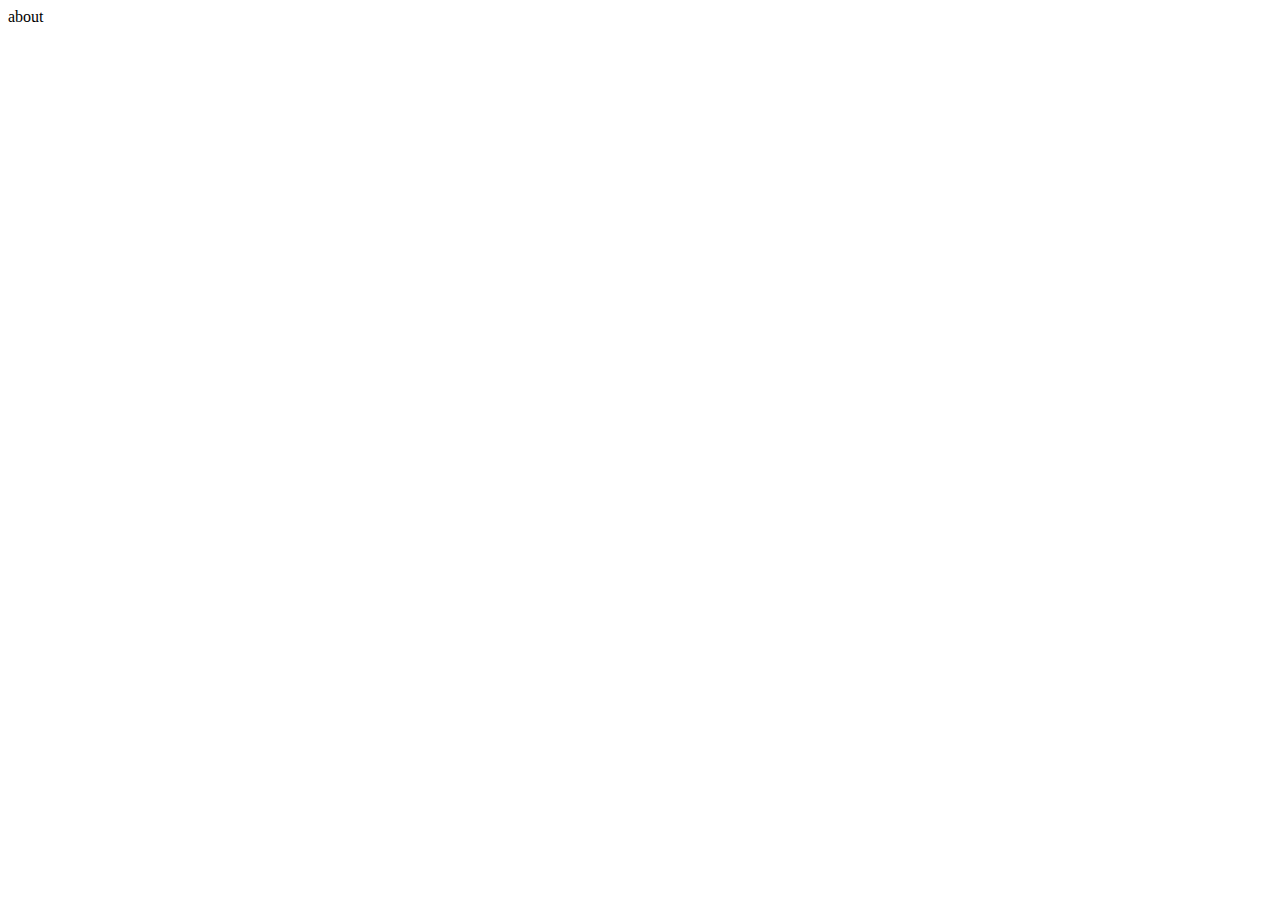
==== about.html @ e0bbe18e "環境初始化" ====
<!DOCTYPE html>
<html lang="en">
<head>
    <meta charset="UTF-8">
    <meta name="viewport" content="width=device-width, initial-scale=1.0">
    <title>Document</title>
</head>
<body>
 about   
</body>
</html>
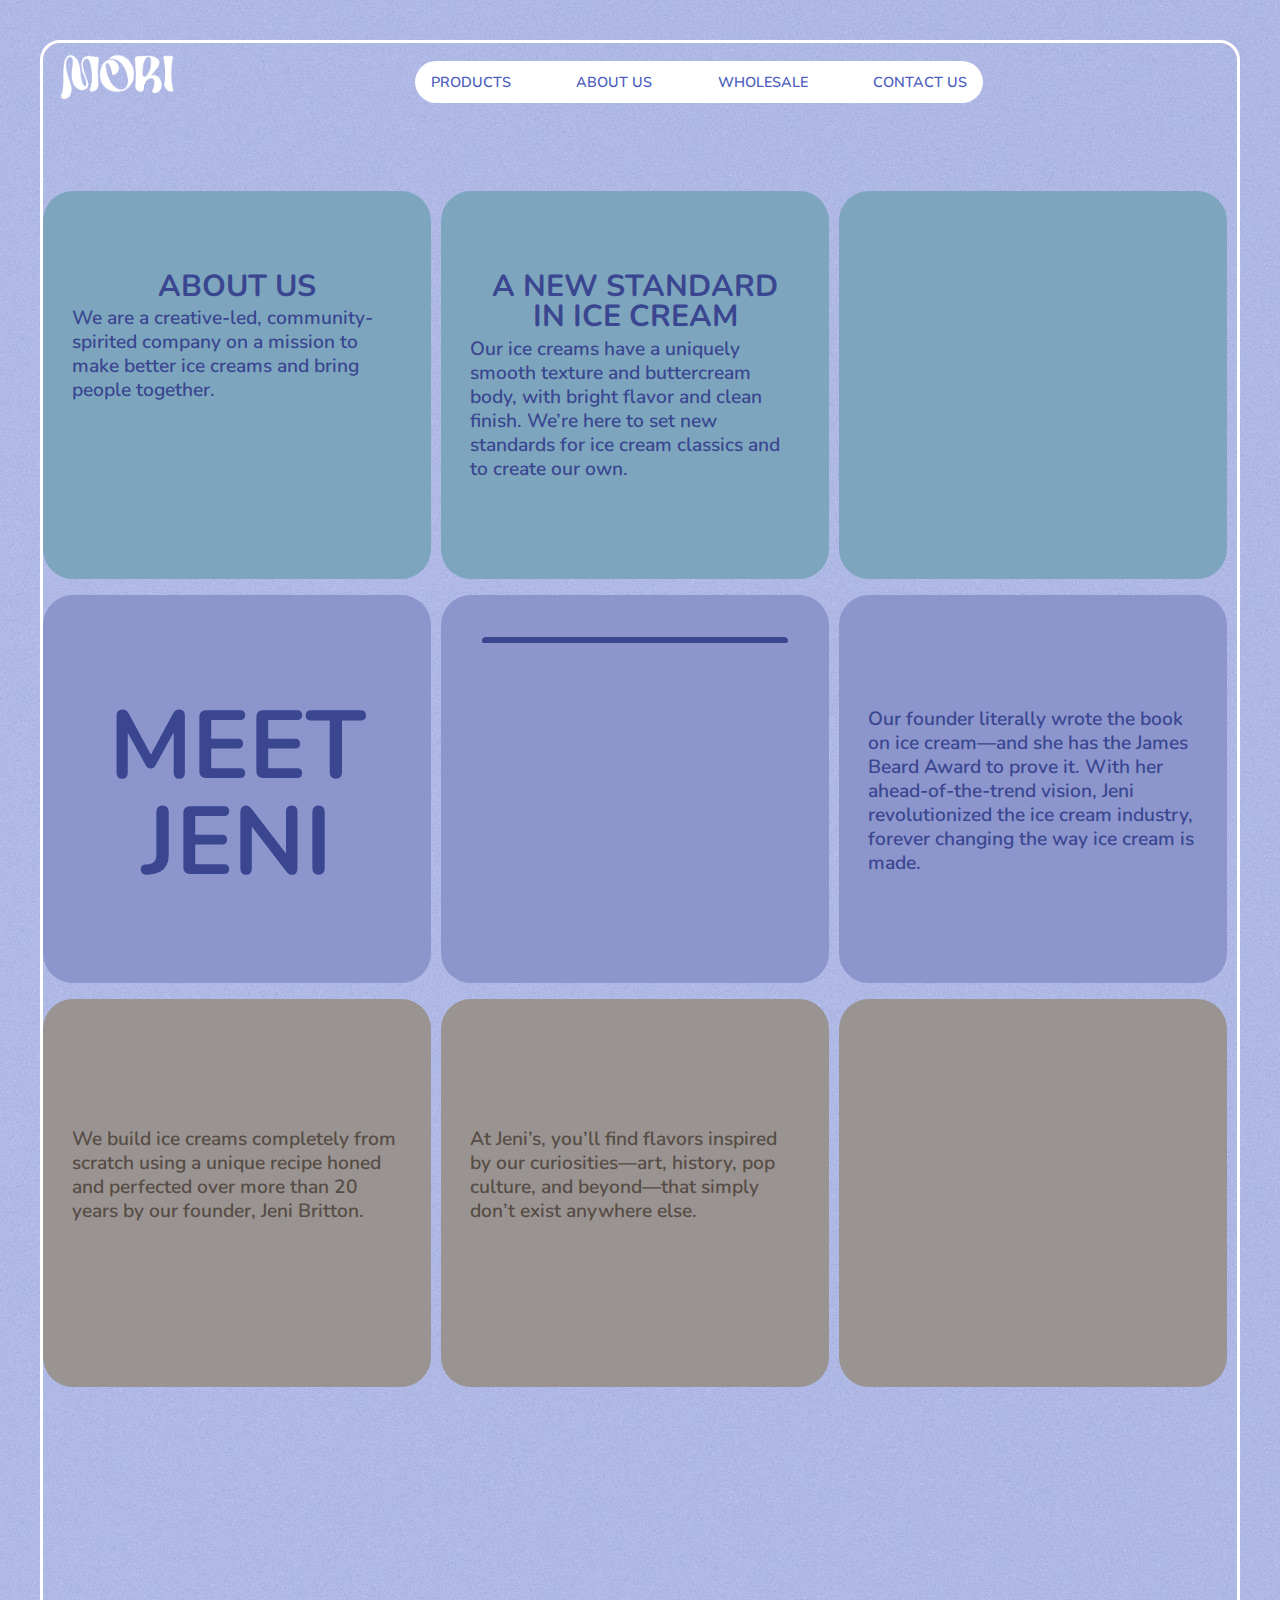
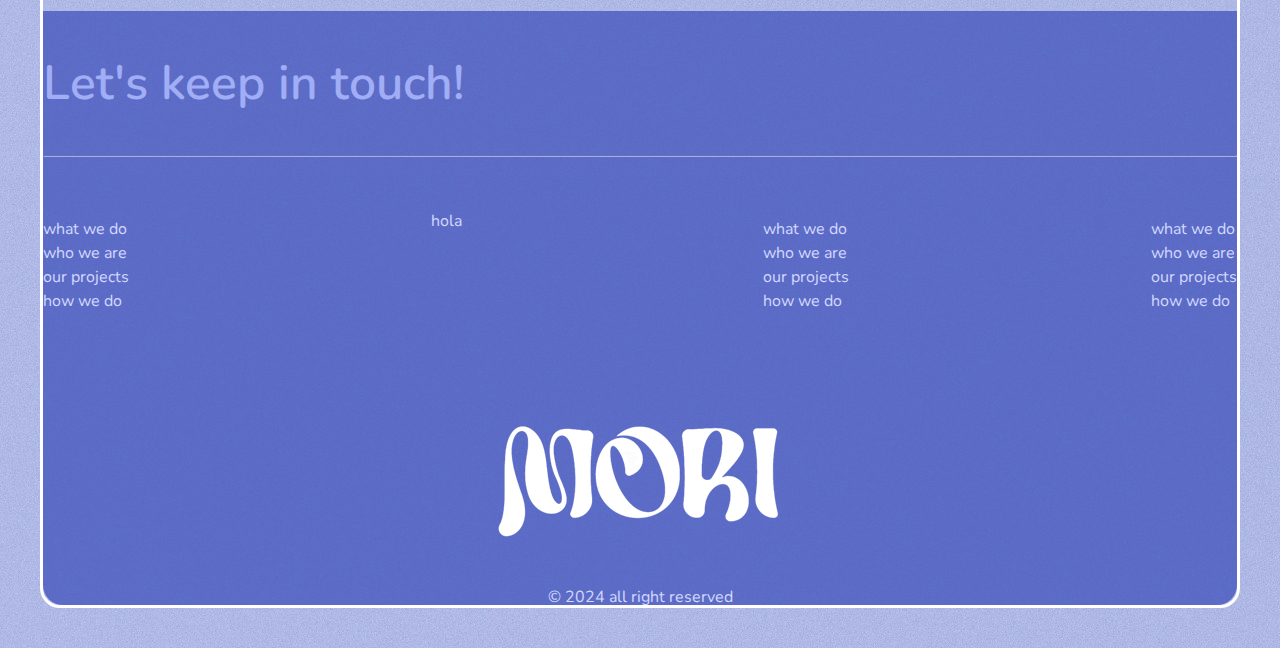
==== commit 43c0fe87: "Add files via upload" ====
--- a/about.html
+++ b/about.html
@@ -1,11 +1,179 @@
 <!DOCTYPE html>
 <html lang="en">
-<head>
-    <meta charset="UTF-8">
-    <meta name="viewport" content="width=device-width, initial-scale=1.0">
-    <title>Document</title>
-</head>
+    <head>
+        <meta charset="UTF-8">
+        <meta name="viewport" content="width=device-width, initial-scale=1.0">
+        <title>Document</title>
+        <meta name="keywords" content="響應式網頁設計, 企業形象網站設計, 電子商務購物網站, SEO 搜尋引擎優化, 視覺與平面設計, 網路行銷服務">
+        <meta name="description" content="用好的設計，為您帶來超凡行銷力。只要做一個網站，可支援多種瀏覽裝置，網頁會根據上網裝置大小不同，自動變換排版方式。">
+        <meta property="og:url"         content="https://kamila-hsu.github.io/nosotros/about.html">
+        <meta property="og:image"       content="https://kamila-hsu.github.io/nosotros/images/og-index.png">
+        <meta property="og:type"        content="website">
+        <meta property="og:title"       content="XX studio">
+        <meta property="og:description" content="用好的設計，為您帶來超凡行銷力。只要做一個網站，可支援多種瀏覽裝置，網頁會根據上網裝置大小不同，自動變換排版方式。">
+        <meta property="og:locale"      content="zh_TW">
+        <title>XX studio</title>
+        <link rel="shortcut icon" href="./images/logo-header.png" type="image/x-icon">
+        <link rel="stylesheet" href="./style/reset.css">
+        <link rel="stylesheet" href="./style/all.css">
+        <link rel="stylesheet" href="./style/master.css">
+        <link rel="stylesheet" href="./style/about.css">
+        <link rel="stylesheet" href="https://cdnjs.cloudflare.com/ajax/libs/font-awesome/6.5.1/css/all.min.css" integrity="sha512-DTOQO9RWCH3ppGqcWaEA1BIZOC6xxalwEsw9c2QQeAIftl+Vegovlnee1c9QX4TctnWMn13TZye+giMm8e2LwA==" crossorigin="anonymous" referrerpolicy="no-referrer" />
+    </head>
 <body>
- about   
+<div class="header">
+
+        <div class="header-head">
+           <a href="./index.html">
+               <img class="header-img header-img-logo" width="293" src="./images/logo-header-mori.png" alt="MORI">
+           </a>
+        </div>
+        <div class="header-body" id="HeaderBody">
+           <nav class="header-nav">
+               <ul class="header-ul">
+                   <li class="header-li">
+                       <a class="header-link" href="./product.html">products</a>
+                   </li>
+                   <li class="header-li">
+                       <a class="header-link" href="./about.html">about us</a>
+                   </li>
+                   <li class="header-li">
+                       <a class="header-link" href="./form.html">Wholesale</a>
+                   </li>
+                   <li class="header-li">
+                       <a class="header-link" href="./contact.html">contact us</a>
+                   </li>                   
+               </ul>
+               <button class="header-button header-btn-xmark" type="button" id="HeaderBtnXmark">
+                   <i class="fa-regular fa-circle-xmark"></i>
+               </button>            
+           </nav>
+        </div>
+        <div class="header-foot">
+           <button class="header-button header-btn-bars" type="button" id="HeaderBtnBars">
+               <i class="fa-solid fa-bars"></i>
+           </button>  
+        </div>
+    
+</div>      
+   <div class="grid container mx-auto">
+
+      <div class="grid1">
+        <div class="grid-share grid1-1">
+            <h3 class="grid-h3">ABOUT US</h3>
+            <div class="text-box text-box1">
+            <p class="grid-desc">We are a creative-led, community-spirited company on a mission to make better ice creams and bring people together.</p>
+            </div>
+        </div>
+        <div class="grid-share grid1-2">
+            <h3 class="grid-h3">A NEW STANDARD<br>IN ICE CREAM</h3>
+            <div class="text-box text-box1">
+            <p class="grid-desc">Our ice creams have a uniquely smooth texture and buttercream body, with bright flavor and clean finish. We’re here to set new standards for ice cream classics and to create our own.</p>
+            </div>
+        </div>
+        <div class="grid-share grid1-3">
+            <img src="./images/about-img1.png" style="width: 300px;" alt="">
+        </div>
+      </div>   
+      <div class="grid2">
+        <div class="grid-share grid2-1">
+            <h3 class="JENI-h3">MEET JENI</h3>
+        </div>
+        <div class="grid-share grid2-2">
+            <img src="./images/about-img2.webp" style="width: 300px;" alt="">
+        </div>
+        <div class="grid-share grid2-3">
+            <div class="text-box text-box2">
+            <i class="fa-solid fa-quote-right"></i>
+            <p class="grid-desc">Our founder literally wrote the book on ice cream—and she has the James Beard Award to prove it. With her ahead-of-the-trend vision, Jeni revolutionized the ice cream industry, forever changing the way ice cream is made. </p>
+            <i class="fa-solid fa-quote-left"></i>
+        </div>
+        </div>
+      </div>   
+      <div class="grid3">
+        <div class="grid-share grid3-1">
+        <div class="text-box text-box3">
+            <p class="grid-desc grid2-desc">We build ice creams completely from scratch using a unique recipe honed and perfected over more than 20 years by our founder, Jeni Britton.</p>
+        </div> 
+        </div>
+        <div class="grid-share grid3-2">
+            <div class="text-box text-box3">
+            <p class="grid-desc grid2-desc">At Jeni’s, you’ll find flavors inspired by our curiosities—art, history, pop culture, and beyond—that simply don’t exist anywhere else.</p>
+            </div>   
+        </div>
+        <div class="grid-share grid3-3">
+            <img src="./images/about-img3.png" style="width: 300px;" alt="">
+        </div>
+    </div>
+
+   </div>   
+
+    
+    <div class="footer-bg">
+        <footer class="footer container mx-auto">
+          
+          <h3 class="footer-h3">Let's keep in touch!</h3>
+          <hr style="border-color:#a1adf5;">
+          <div class="footer-head">
+              <ul class="footer-ul">
+                  <li class="footer-li">
+                      <a class="footer-link" href="./service.html">what we do</a>
+                  </li>
+                  <li class="footer-li">
+                      <a class="footer-link" href="./about.html">who we are</a>
+                  </li>
+                  <li class="footer-li">
+                      <a class="footer-link" href="./works.html">our projects</a>
+                  </li>
+                  <li class="footer-li">
+                      <a class="footer-link" href="./process.html">how we do</a>
+                  </li>                   
+              </ul>
+              <p class="footer-desc">hola</p>
+              <ul class="footer-ul">
+                  <li class="footer-li">
+                      <a class="footer-link" href="./service.html">what we do</a>
+                  </li>
+                  <li class="footer-li">
+                      <a class="footer-link" href="./about.html">who we are</a>
+                  </li>
+                  <li class="footer-li">
+                      <a class="footer-link" href="./works.html">our projects</a>
+                  </li>
+                  <li class="footer-li">
+                      <a class="footer-link" href="./process.html">how we do</a>
+                  </li>                   
+              </ul>
+              <ul class="footer-ul">
+                  <li class="footer-li">
+                      <a class="footer-link" href="./service.html">what we do</a>
+                  </li>
+                  <li class="footer-li">
+                      <a class="footer-link" href="./about.html">who we are</a>
+                  </li>
+                  <li class="footer-li">
+                      <a class="footer-link" href="./works.html">our projects</a>
+                  </li>
+                  <li class="footer-li">
+                      <a class="footer-link" href="./process.html">how we do</a>
+                  </li>                   
+              </ul>
+          </div>
+  
+          <div class="footer-body">
+              <img class="footer-img footer-img-logo" src="./images/logo-header-mori.png" alt="footer-logo">
+              <p class="footer-desc">&copy; 2024 all right reserved</p>
+          </div>
+        </footer>
+  
+    </div>
+
+    <aside class="aside">
+        <div class="aside-head">
+            <a class="aside-link aside-link-top" href="#"><i class="fa-solid fa-circle-up"></i></a>
+        </div>
+    </aside>   
+<script src="https://cdnjs.cloudflare.com/ajax/libs/jquery/3.6.4/jquery.min.js" integrity="sha512-pumBsjNRGGqkPzKHndZMaAG+bir374sORyzM3uulLV14lN5LyykqNk8eEeUlUkB3U0M4FApyaHraT65ihJhDpQ==" crossorigin="anonymous" referrerpolicy="no-referrer"></script>
+<script src="./js/all.js"></script>      
 </body>
 </html>--- a/style/all.css
+++ b/style/all.css
@@ -0,0 +1,455 @@
+@charset "utf-8";
+
+@import url('https://fonts.googleapis.com/css2?family=Nunito:wght@500&display=swap');
+@import url('https://fonts.googleapis.com/css2?family=Dokdo&display=swap');
+html {
+    scroll-behavior: smooth;
+}
+
+body {
+    font-family: 'Nunito', sans-serif !important;
+    /* "微軟正黑體" sans-serif  */
+    background-image: url(../images/bg.jpg);
+    border: solid #fff 3px;
+    border-radius: 20px;
+    margin: 40px !important; 
+}
+
+
+img {
+    vertical-align: bottom;
+}
+
+.dokdo {
+    font-family: 'Dokdo', system-ui !important;
+}
+/* helper---------------------------------------- */
+
+.container {
+    max-width: 1200px;
+    box-sizing: border-box;
+}
+
+.container-md {
+    max-width: 800px;
+    box-sizing: border-box;
+}
+
+.mx-auto {
+    margin-left: auto;  
+    margin-right: auto;
+}
+.index-wrap {
+    display: flex;
+}
+/* index-left---------------------------------------- */
+.header{
+    display: flex;
+    justify-content: space-between;
+    align-items: center;
+}
+.index-left {
+     /* justify-content: space-between;  */
+    align-items: center; 
+    /* border: solid 1px black; */
+    width: 70%;
+}
+
+.header-head, .header-body, .header-foot{
+    padding: .5rem 1rem;
+    box-sizing: border-box;
+}
+
+.header-head {
+    width: 150px;  
+    /* 不隨著網頁縮放更改大小 */
+}
+.header-body {
+    width: 600px; 
+    /* display: none; */
+}
+
+.header-foot .header-btn-xmark {
+    display: none;
+}
+.header-button{
+    display: none; 
+}
+.header-ul {
+    display: flex;
+    justify-content: space-between;
+    background-color: rgba(255, 255, 255);
+    margin-top: 10px;
+    padding-top: 13px;
+    padding-bottom: 13px;
+    border-radius: 30px;
+} 
+
+.header-li{
+    margin-left: 1rem;
+    margin-right: 1rem;
+}
+
+.header-link{
+    color: #4E5FBF; 
+    text-decoration: none;
+    text-transform: uppercase;
+    font-weight: 600;
+    font-size: .9rem;
+    transition-duration: .3s;
+}
+.header-link:hover {
+    background-color: #A7B3D9;
+    border-radius: 30px;
+    padding: .3rem .7rem;
+}
+.header-img {
+    max-width: 100%;
+    height: auto;
+}
+
+ 
+/* banner---------------------------------------- */
+
+.banner-index .banner-head{
+    display: flex;
+    flex-direction: column; 
+}
+
+
+.banner-head{
+    position: relative;
+}
+.banner-title{
+    font-size: 4rem;
+    text-align: center;
+    color: #293fb9dc;
+    font-weight: 700;
+    margin-left: 2rem;
+    margin-bottom: 2rem;
+}
+
+.banner-ul {
+    order: -1;
+    display: flex;
+    margin-left: 10.5rem;
+    margin-bottom: .5rem;
+    margin-top: .5rem;
+    color: rgba(255, 255, 255);
+}
+
+.banner-li {
+    background-color: rgba(255, 255, 255, .4);
+    border-radius: 15px;
+    padding: .1rem;
+}
+
+.banner-li + .banner-li{
+    margin-left: .5rem;
+    position: relative;
+}
+.banner-li + .banner-li::before {
+    content: "";
+    position: absolute;
+    top: .5rem;
+    left: -.4rem;
+    width: 4px;
+    height: 4px;
+    background-color: rgba(255, 255, 255, .5); 
+}
+.banner-img{
+    max-width: 100%;
+    height: auto;
+    margin-top: -65px;
+    margin-bottom: -70px;
+}
+.banner-btns{
+    position: absolute;
+    top: 5rem;
+    max-width: 100px;
+    height: 90px;
+    background-color: #4E5FBF;
+    border-radius: 0px 20px 20px 37px; 
+    padding: 1rem;
+    margin-top: 2rem;
+    transition-duration: .3s;
+    z-index: 8;
+}
+
+.banner-btns:hover{
+    background-color: #4e5fbf8c;
+}
+.banner-btn{
+    padding-top: 10px;
+    display: inline-block;
+    text-decoration: none;
+    font-size: 15px;
+    color: #fff;
+}
+
+
+/* index-right---------------------------------------- */
+.index-right{
+    /* max-width: 1200px; */
+    width: 30%;
+    /* display: flex; */
+    align-items: center;
+    justify-content: center;
+}
+.feature-body{
+    /* border: solid 1px black; */
+    margin-right: 30px; 
+    position: relative;
+}
+.feature1, .feature2, .feature3 {
+    background-color: #fff;
+    /* width: 400px;
+    height: 400px; */
+    max-width: 100%;
+    height: auto;
+    border-radius: 20px;
+    position: absolute;
+    right: 0;
+    transition-duration: .3s;
+}
+.feature1:hover, .feature2:hover, .feature3:hover {
+    background-color: #ffffffb2;
+    transform: translateY(-6px);
+}
+.feature1 {
+  top:1rem;
+}
+.feature2 {
+  top:27rem;
+}
+.feature3 {
+  top:53rem;
+}
+.feature-img {
+    max-width: 100%;
+    height: auto;
+    margin-left: -95px;
+    margin-top: 100px;
+    border-radius: 100px;
+}
+.feature-h2{
+    padding-top: 30px;
+    padding-left: 30px;
+    color: #2f43b6;
+    font-weight: 600;
+}
+.feature-p{
+    color: #2f43b6;
+    font-size: 12px;
+    padding-top: 5px;
+    padding-left: 30px;
+    margin-bottom: 40px;
+}
+
+/* footer---------------------------------------- */
+.footer-bg{
+    background-color: #2f43b6a6;
+    border-radius: 0px 0px 20px 20px;
+}
+.footer{
+    margin-top: 14rem;
+    /* border: solid 1px black; */
+    margin-left: auto;
+    margin-right: auto;
+    /* width: 1300px; */
+}
+.footer-h3{
+    padding-top: 3rem;
+    font-size: 3rem;
+    font-weight: 600;
+    margin-bottom: 3rem;
+    color: #a1adf5;
+}
+.footer-head{
+    display: flex;
+    justify-content: space-between;
+    /* border: solid 1px black; */
+}
+.footer-body{
+    text-align: center;
+}
+.footer-ul{
+    margin-top: 3rem;
+}
+.footer-li{
+    margin-top: .5rem;
+}
+.footer-link{
+    text-decoration: none;  
+    color: #d2d8ff;
+    transition-duration: .3s;
+}
+.footer-link:hover{ 
+    color: #9ba6ee;
+}
+.footer-desc{
+    margin-top: 3rem;
+    color: #d2d8ff;
+}
+.footer-img-logo{
+    margin-top: 7rem;
+    max-width: 100%;
+    height: auto;
+}
+
+/* aside---------------------------------------- */
+.aside {
+    position: fixed;
+    right: 2.8rem;
+    bottom: 15rem;
+}
+.aside-link{
+    transition-duration: .3s;
+    color: #0e1c6ec7;
+}
+.aside-link:hover{
+    color: #0e1c6e;
+}
+.aside-link-top{
+    font-size: 3rem;
+}
+
+/* animation---------------------------------------- */
+.feature1{
+    animation-name: feature1up;
+    animation-duration: 1s;
+    animation-fill-mode: forwards;
+    animation-delay: .5s;
+}
+@keyframes feature1up {
+    from{
+        transform: translateY(100px);
+    }
+    to{
+        transform: translateY(0px);    
+    }
+}
+.feature2{
+    animation-name: feature2up;
+    animation-duration: 1s;
+    animation-fill-mode: forwards;
+    animation-delay: .3s;
+}
+@keyframes feature2up {
+    from{
+        transform: translateY(100px);
+    }
+    to{
+        transform: translateY(0px);    
+    }
+}
+.feature3{
+    animation-name: feature3up;
+    animation-duration: 1s;
+    animation-fill-mode: forwards;
+}
+@keyframes feature3up {
+    from{
+        transform: translateY(100px);
+    }
+    to{
+        transform: translateY(0px);    
+    }
+}
+
+/* mobile---------------------------------------- */
+@media screen and (max-width:480px) {
+    body {
+        margin: 0;
+        width: 100%; 
+        border: none;
+    }
+
+   .header-head{
+    margin-left: auto;
+    margin-right: auto;
+   }
+   .header-body {
+    display: none;
+}
+
+   .header-nav{
+    position: fixed;
+    top: 0;
+    left: 0;
+    height: 100%;
+    width: 100%;
+    background-color: #ffffff57;
+    z-index: 10;
+    display: flex;
+    align-items: center;
+    justify-content: center;
+   }
+   .header-ul{
+    flex-direction: column; 
+    padding: 2rem 1.5rem;
+   }
+   .header-link{
+    line-height: 1.7rem;
+    display: block;
+    text-align: center;
+    }
+    .header-btn-xmark {
+    position: absolute;
+    color: #0e1c6ecb;
+    top: 21.3rem;   
+    left: 17rem;
+    }
+   .header-foot .header-btn-xmark {
+    display: block;
+    
+}
+   .header-button{
+    display: block;
+    background-color: transparent;
+    border: none;
+    padding: 0;
+    font-size: 1.6rem;
+   }
+
+/* banner--------- */
+   .banner-btns{
+    width: 60px;
+    height: 70px;
+    margin-top: 5rem;
+}
+   .banner-btn{
+    padding: 0px;
+    font-size: 14px;
+}
+   .banner-title{
+    width: 90vw;
+    margin-left: 1rem;
+}
+
+   .banner-ul {
+    margin-left: 6.5rem;
+    margin-top: -2rem;
+}
+/* footer--------- */
+   .footer{
+    margin-top: -10rem;
+}
+   .footer-head{
+    padding: 0;
+    flex-direction: column; 
+    font-size: 1.6rem;
+   }
+   .footer-h3{
+    font-size: 2rem;
+}
+   .footer-ul, .footer-desc, .footer-h3{
+    text-align: center;
+   }
+   .footer-ul{
+    font-size: 1.3rem;
+   }
+   .footer-img{
+    width: 100px
+   }
+}--- a/style/about.css
+++ b/style/about.css
@@ -0,0 +1,142 @@
+@charset "utf-8";
+
+.grid1, .grid2, .grid3{
+    display: grid;
+    grid-template-columns: repeat(3, 1fr);
+    /* border: solid 1px black; */
+    height: 388px;
+    /* gap: 2rem; */
+}
+.grid1, .grid2{
+    margin-bottom: 1rem;
+}
+.grid1{
+    margin-top: 5rem;
+}
+.grid-share {
+    box-sizing: border-box;
+    border-radius: 30px;
+    max-width: 388px;
+}
+.grid-share img{
+    max-width: 100%;
+    height: auto;
+    display: block; 
+    margin:auto;
+    margin-top: 2.6rem;
+}
+
+.grid1-2, .grid1-3, .grid2-2, .grid2-3, .grid3-2, .grid3-3{
+    margin-left: 0rem;
+}
+.grid1-1,.grid1-2, .grid1-3{
+    background-color: #7da6be;
+}
+.grid2-1,.grid2-2, .grid2-3{
+    background-color: #8c96cc;
+}
+.grid3-1,.grid3-2, .grid3-3{
+    background-color: #999491;
+}
+
+
+.grid2-2 img{
+    border: solid #3b4691 3px;
+    border-radius: 100px 100px 50px 50px;
+}
+.grid3-3 img{
+    margin-top: 7rem;
+}
+
+/* text-------------------- */
+.grid-h3, .JENI-h3{
+    color: #3b4691;
+    font-weight: 700;
+    text-align: center;
+} 
+.grid-h3{
+    margin-top: 5rem;
+    font-size: 1.9rem;
+}
+.grid-desc{
+    color: #3b4691;
+    font-size: 1.2rem;
+    font-weight: 600;
+    line-height: 1.5rem;
+}
+.grid2-desc{
+    color: #574c45;
+}
+
+.text-box, .text-box1,  .text-box2{
+    width: 85%;
+    display: block; 
+    margin:auto;
+}
+.text-box{
+    margin-top: 8rem;
+    position: relative;
+}
+.text-box1{
+    margin-top: .3rem;
+}
+.text-box2{
+    margin-top: 7rem;
+}
+.text-box3{
+    margin-top: 8rem;
+}
+
+.JENI-h3{
+    font-size: 6rem; 
+    margin-top: 6.5rem;
+}
+
+.fa-quote-right, .fa-quote-left{
+    color: #3b4691;
+    font-size: 2rem;
+    position: absolute;
+}
+.fa-quote-right{
+    top: -2rem;
+    right: -.5rem;
+}
+.fa-quote-left{
+    top: 10.7rem;
+    left: -1rem;
+}
+
+/* moible----------------------------------------------------- */
+
+@media screen and (max-width:480px) {
+.grid1, .grid2, .grid3{
+    /* grid-template-columns: repeat(1, 1fr); */
+    display: block;
+    height: auto;
+    padding-top: .1rem;
+    padding-bottom: 3rem;
+    border-radius: 40px;
+}
+.footer-bg{
+    margin-top: 16rem;
+}
+.grid-share img{
+    margin-top: 0rem;
+}
+.grid3-3 img{
+    margin-top: 0rem;
+}
+
+
+.grid1{
+    margin-top: 1rem;
+    background-color: #7da6be;
+}
+.grid2{
+    background-color: #8c96cc;
+}
+.grid3{
+    background-color: #999491;
+}
+
+}